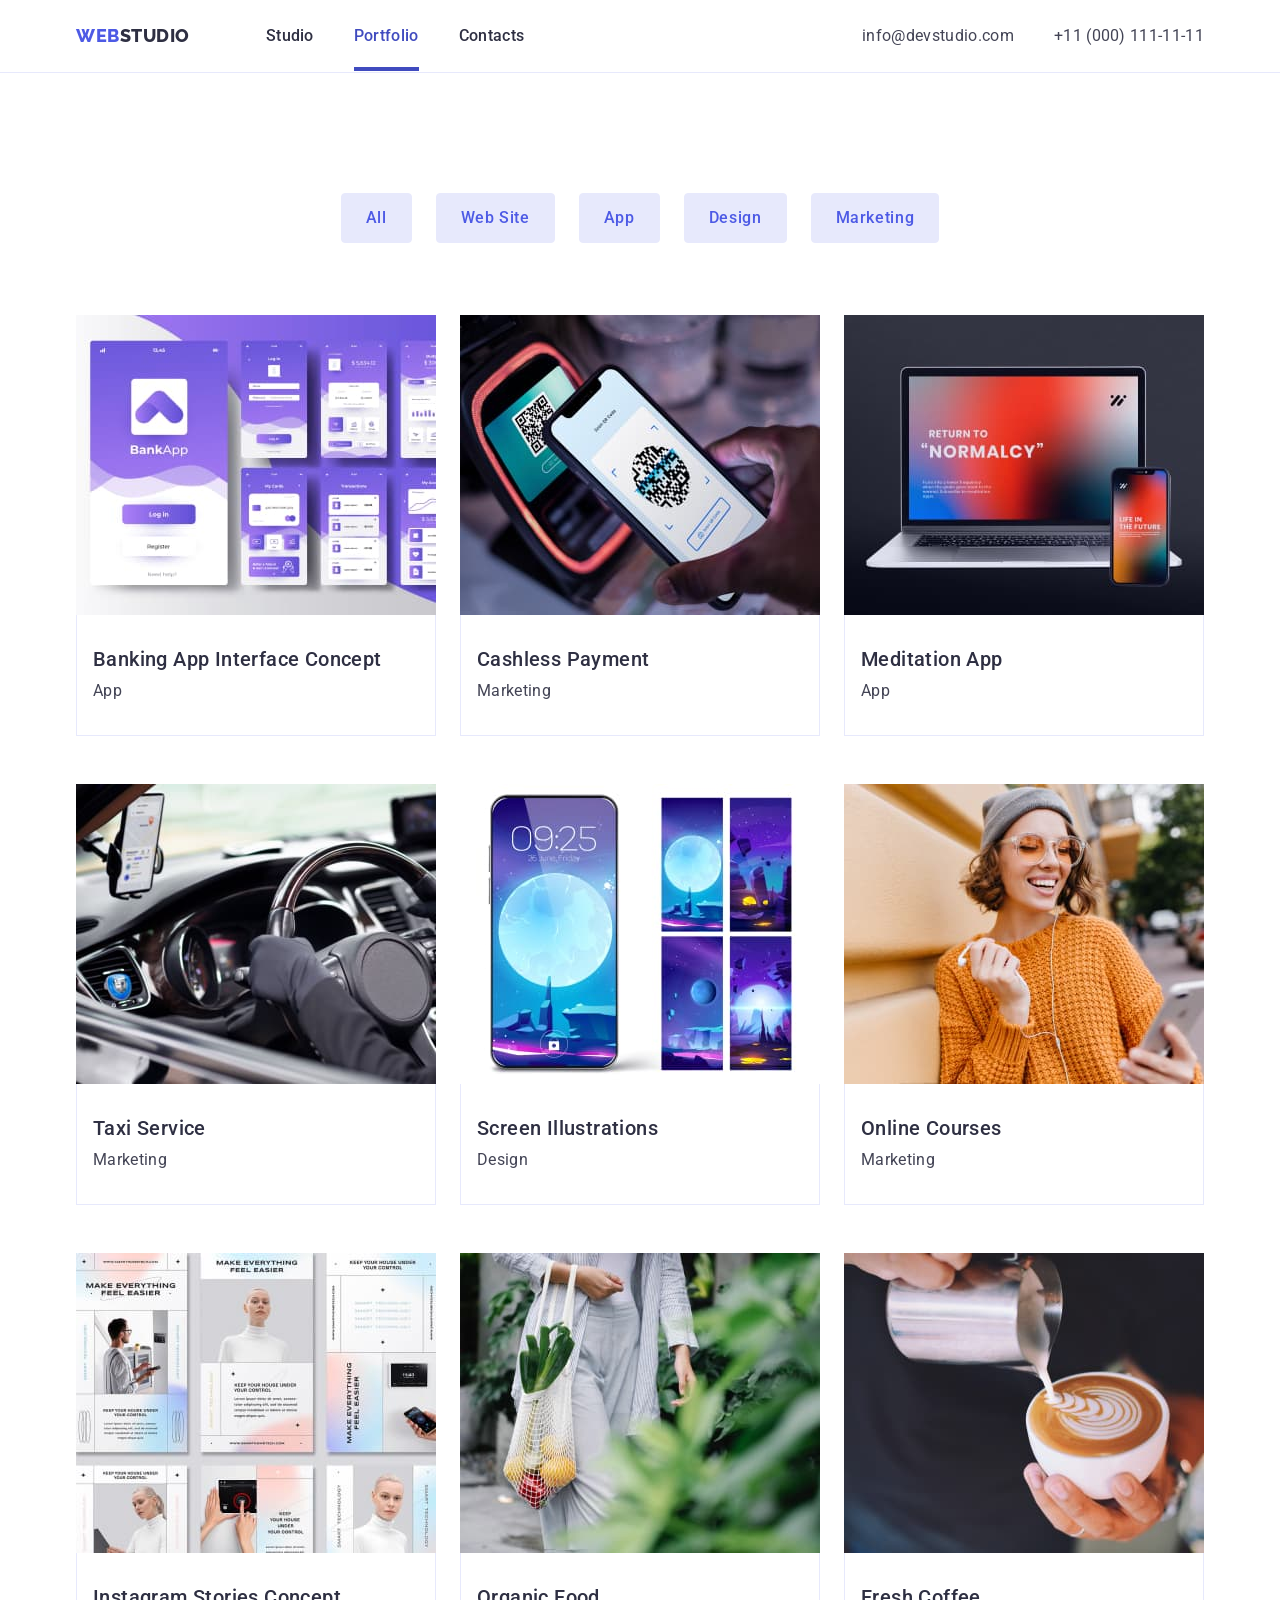
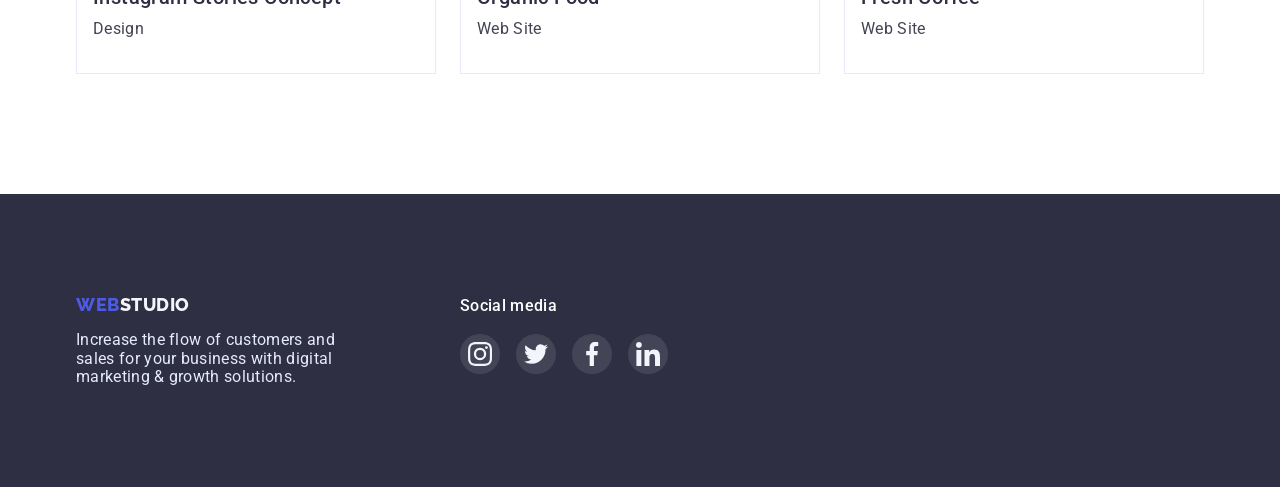
==== portfolio.html @ badfcabd "Initial commit" ====
<!DOCTYPE html>
<html lang="en">

<head>
    <meta charset="UTF-8">
    <meta http-equiv="X-UA-Compatible" content="IE=edge">
    <meta name="viewport" content="width=device-width, initial-scale=1.0">
    <title>WebStudio</title>
    <link rel="preconnect" href="https://fonts.googleapis.com">
    <link rel="preconnect" href="https://fonts.gstatic.com" crossorigin>
    <link
        href="https://fonts.googleapis.com/css2?family=Montserrat:wght@400;700&family=Raleway:wght@800&family=Roboto:wght@400;500;700;900&display=swap"
        rel="stylesheet">
    <link rel="stylesheet" href="https://cdnjs.cloudflare.com/ajax/libs/modern-normalize/1.1.0/modern-normalize.min.css"
        integrity="sha512-wpPYUAdjBVSE4KJnH1VR1HeZfpl1ub8YT/NKx4PuQ5NmX2tKuGu6U/JRp5y+Y8XG2tV+wKQpNHVUX03MfMFn9Q=="
        crossorigin="anonymous" referrerpolicy="no-referrer" />
    <link rel="stylesheet" href="./css/styles.css">
</head>

<body>
    <header class="header">
        <div class="conteiner header-container">
            <nav class="header-all">
                <a href="./index.html" class="header-logo link">Web<span class="header-logo-studio">Studio</span></a>
                <ul class="header-nav list">
                    <li><a href="./index.html" class="nav link">Studio</a></li>
                    <li class="header-item"><a href="./portfolio.html" class="nav current link">Portfolio</a></li>
                    <li><a href="" class="nav link">Contacts</a></li>
                </ul>
            </nav>
            <address class="address">
                <ul class="address-list list">
                    <li><a href="mailto:info@devstudio.com" class="header-address link">info@devstudio.com</a></li>
                    <li><a href="tel:+110001111111" class="header-address link">+11 (000) 111-11-11</a></li>
                </ul>
            </address>
        </div>
    </header>
    <main>
        <section class="portfolio section">
            <div class="conteiner">
                <h1 hidden>Portfolio</h1>
                <ul class="filter-list list">
                    <li class="filter-item">
                        <button type="button" class="filter-btn">All</button>
                    </li>
                    <li class="filter-item">
                        <button type="button" class="filter-btn">Web Site</button>
                    </li>
                    <li class="filter-item">
                        <button type="button" class="filter-btn">App</button>
                    </li>
                    <li class="filter-item">
                        <button type="button" class="filter-btn">Design</button>
                    </li>
                    <li class="filter-item">
                        <button type="button" class="filter-btn">Marketing</button>
                    </li>
                </ul>

                <ul class="project-list list">
                    <li class="project-item">
                        <a href="" class="project-link link">
                            <div class="project-top-wrap">
                                <img src="./images/img1.jpg" alt="App" width="360" height="300">
                                <p class="project-cover-text">14 Stylish and User-Friendly App Design Concepts · Task
                                    Manager App · Calorie Tracker App
                                    · Exotic Fruit Ecommerce App ·
                                    Cloud Storage App</p>
                            </div>
                            <div class="project-name">
                                <h2 class="project-title">Banking App Interface Concept</h2>
                                <p class="project-filter">App</p>
                            </div>
                        </a>
                    </li>
                    <li class="project-item">
                        <a href="" class="project-link link">
                            <div class="project-top-wrap">
                                <img src="./images/img2.jpg" alt="Marketing" width="360" height="300">
                                <p class="project-cover-text">14 Stylish and User-Friendly App Design Concepts · Task
                                    Manager App · Calorie Tracker App
                                    · Exotic Fruit Ecommerce App ·
                                    Cloud Storage App</p>
                            </div>
                            <div class="project-name">
                                <h2 class="project-title">Cashless Payment</h2>
                                <p class="project-filter">Marketing</p>
                            </div>
                        </a>
                    </li>
                    <li class="project-item">
                        <a href="" class="project-link link">
                            <div class="project-top-wrap">
                                <img src="./images/img3.jpg" alt="App" width="360" height="300">
                                <p class="project-cover-text">14 Stylish and User-Friendly App Design Concepts · Task
                                    Manager App · Calorie Tracker App
                                    · Exotic Fruit Ecommerce App ·
                                    Cloud Storage App</p>
                            </div>
                            <div class="project-name">
                                <h2 class="project-title">Meditation App</h2>
                                <p class="project-filter">App</p>
                            </div>
                        </a>
                    </li>
                    <li class="project-item">
                        <a href="" class="project-link link">
                            <div class="project-top-wrap">
                                <img src="./images/img4.jpg" alt="Marketing" width="360" height="300">
                                <p class="project-cover-text">14 Stylish and User-Friendly App Design Concepts · Task
                                    Manager App · Calorie Tracker App
                                    · Exotic Fruit Ecommerce App ·
                                    Cloud Storage App</p>
                            </div>
                            <div class="project-name">
                                <h2 class="project-title">Taxi Service</h2>
                                <p class="project-filter">Marketing</p>
                            </div>
                        </a>
                    </li>
                    <li class="project-item">
                        <a href="" class="project-link link">
                            <div class="project-top-wrap">
                                <img src="./images/img5.jpg" alt="Design" width="360" height="300">
                                <p class="project-cover-text">14 Stylish and User-Friendly App Design Concepts · Task
                                    Manager App · Calorie Tracker App
                                    · Exotic Fruit Ecommerce App ·
                                    Cloud Storage App</p>
                            </div>
                            <div class="project-name">
                                <h2 class="project-title">Screen Illustrations</h2>
                                <p class="project-filter">Design</p>
                            </div>
                        </a>
                    </li>
                    <li class="project-item">
                        <a href="" class="project-link link">
                            <div class="project-top-wrap">
                                <img src="./images/img6.jpg" alt="Marketing" width="360" height="300">
                                <p class="project-cover-text">14 Stylish and User-Friendly App Design Concepts · Task
                                    Manager App · Calorie Tracker App
                                    · Exotic Fruit Ecommerce App ·
                                    Cloud Storage App</p>
                            </div>
                            <div class="project-name">
                                <h2 class="project-title">Online Courses</h2>
                                <p class="project-filter">Marketing</p>
                            </div>
                        </a>
                    </li>
                    <li class="project-item">
                        <a href="" class="project-link link">
                            <div class="project-top-wrap">
                                <img src="./images/img7.jpg" alt="Design" width="360" height="300">
                                <p class="project-cover-text">14 Stylish and User-Friendly App Design Concepts · Task
                                    Manager App · Calorie Tracker App
                                    · Exotic Fruit Ecommerce App ·
                                    Cloud Storage App</p>
                            </div>
                            <div class="project-name">
                                <h2 class="project-title">Instagram Stories Concept</h2>
                                <p class="project-filter">Design</p>
                            </div>
                        </a>
                    </li>
                    <li class="project-item">
                        <a href="" class="project-link link">
                            <div class="project-top-wrap">
                                <img src="./images/img8.jpg" alt="Web Site" width="360" height="300">
                                <p class="project-cover-text">14 Stylish and User-Friendly App Design Concepts · Task
                                    Manager App · Calorie Tracker App
                                    · Exotic Fruit Ecommerce App ·
                                    Cloud Storage App</p>
                            </div>
                            <div class="project-name">
                                <h2 class="project-title">Organic Food</h2>
                                <p class="project-filter">Web Site</p>
                            </div>
                        </a>
                    </li>
                    <li class="project-item">
                        <a href="" class="project-link link">
                            <div class="project-top-wrap">
                                <img src="./images/img9.jpg" alt="Web Site" width="360" height="300">
                                <p class="project-cover-text">14 Stylish and User-Friendly App Design Concepts · Task
                                    Manager App · Calorie Tracker App
                                    · Exotic Fruit Ecommerce App ·
                                    Cloud Storage App</p>
                            </div>
                            <div class="project-name">
                                <h2 class="project-title">Fresh Coffee</h2>
                                <p class="project-filter">Web Site</p>
                            </div>
                        </a>
                    </li>
                </ul>
            </div>
        </section>
    </main>
    <footer class="footer">
        <div class="footer-conteiner conteiner">
            <div class="footer-wrap">
                <a href="./index.html" class="header-logo link">Web<span class="footer-logo-studio">Studio</span></a>
                <p class="footer-text">Increase the flow of customers and sales for your business with digital marketing
                    &
                    growth solutions.</p>
            </div>
            <div class="social-media-box">
                <h3 class="social-media-header">Social media</h3>
                <ul class="social-media-list list">
                    <li class="social-media-item">
                        <a class="social-media-link link" href="">
                            <svg width="24" heigth="24" class="social-media-icon">
                                <use href="./images/icons.svg#icon-instagram"></use>
                            </svg>
                        </a>
                    </li>
                    <li class="social-media-item">
                        <a class="social-media-link link" href="">
                            <svg width="24" heigth="24" class="social-media-icon">
                                <use href="./images/icons.svg#icon-twitter"></use>
                            </svg>
                        </a>
                    </li>
                    <li class="social-media-item">
                        <a class="social-media-link link" href="">
                            <svg width="24" heigth="24" class="social-media-icon">
                                <use href="./images/icons.svg#icon-facebook"></use>
                            </svg>
                        </a>
                    </li>
                    <li class="social-media-item">
                        <a class="social-media-link link" href="">
                            <svg width="24" heigth="24" class="social-media-icon">
                                <use href="./images/icons.svg#icon-linkedin"></use>
                            </svg>
                        </a>
                    </li>
                </ul>
            </div>
        </div>
    </footer>
</body>

</html>
---- css/styles.css ----
:root {
    --body-color: #2E2F42;
    --logo-color: #4D5AE5;
    --second-logo-color: #2E2F42;
    --navigation-color: #2E2F42;
    --address-color: #434455;
    --navigation-color-hover: #404BBF;
    --background-color-hero: #2E2F42;
    --hero-btn-color: #ffffff;
    --hero-btn-background-color: #4D5AE5;
    --hero-btn-background-color-hover: #404BBF;
    --hero-title-color: #ffffff;

    --color-iris: #4d5ae5;
    --color-ocean: #404bbf;
    --color-navy-blue: #2e2f42;
    --color-green: #31d0aa;
    --color-slate: #434455;
    --color-light-slate: #8e8f99;
    --color-cornflower: #e7e9fc;
    --color-cloud: #f4f4fd;
    --color-navy-blue-modal: #2e2f42;
    --color-grey: #2e2f42;
}

p,
h1,
h2,
h3,
h4,
h5,
h6,
ul {
    margin: 0;
    padding: 0;
}

img {
    max-width: 100%;
    height: auto;
    display: block;
}

button {
    cursor: pointer;
}

body {
    font-family: 'Roboto', sans-serif;
    color: var(--color-slate);
}

.link {
    text-decoration: none;
}

.list {
    list-style: none;
}

.conteiner {
    max-width: 1158px;
    margin: 0 auto;
    padding: 0 15px;
}

.section {
    padding-top: 120px;
    padding-bottom: 120px;
}

.header {
    border-bottom: 1px solid var(--color-cornflower);
}

.header-logo {
    font-family: 'Raleway', sans-serif;
    font-weight: 800;
    font-size: 18px;
    line-height: 1.17;
    display: flex;
    align-items: center;
    letter-spacing: 0.03em;
    text-transform: uppercase;
    color: var(--logo-color);
    margin-right: 76px;
}

.header-container {
    display: flex;
    padding-top: 24px;
    padding-bottom: 24px;
    justify-content: space-between;

}

.header-all {
    display: flex;
    align-items: center;
}

.header-nav {
    display: flex;
    gap: 40px;
}

.header-logo-studio {
    color: var(--second-logo-color);
}

.nav {
    font-weight: 500;
    font-size: 16px;
    line-height: 1.5;
    letter-spacing: 0.02em;
    color: var(--navigation-color);
    transition: color 250ms cubic-bezier(0.4, 0, 0.2, 1)
}

.address {
    font-style: normal;
}

.address-list {
    display: flex;
    gap: 40px;

}

.header-address {
    font-size: 16px;
    line-height: 1.5;
    letter-spacing: 0.02em;
    color: var(--color-slate);
    transition: color 250ms cubic-bezier(0.4, 0, 0.2, 1)
}

.header-address:hover,
.header-address:focus,
.nav:hover,
.nav:focus,
.nav:active {
    color: var(--color-ocean);
}

.header-item {
    position: relative;


}

.current {
    color: var(--color-ocean);
}

.current::after {
    content: '';
    position: absolute;
    bottom: 0;
    width: 100%;
    height: 4px;
    left: 0;
    top: 43px;
    background-color: var(--color-ocean);
    color: var(--color-ocean);
}



/* --------------HERO-------------- */

.hero {
    background-color: var(--background-color-hero);
    background-image: linear-gradient(rgba(46, 47, 66, 0.7), rgba(46, 47, 66, 0.7)), url(../images/people-office1.jpg);
    background-repeat: no-repeat;
    background-position: center;
    background-size: cover;
    padding: 188px 0;
}

.hero-title {
    font-size: 56px;
    line-height: 1.07;
    text-align: center;
    letter-spacing: 0.02em;
    color: var(--hero-title-color);
    max-width: 496px;
    margin: 0 auto 48px;

}

.hero-btn {
    font-family: 'Roboto', sans-serif;
    font-weight: 500;
    font-size: 16px;
    line-height: 1.5;
    letter-spacing: 0.04em;
    background-color: var(--hero-btn-background-color);
    box-shadow: 0px 4px 4px rgba(0, 0, 0, 0.15);
    border-radius: 4px;
    color: var(--hero-btn-color);
    width: 169px;
    height: 56px;
    display: block;
    margin: 0 auto;
    border: none;
    transition: background-color 250ms cubic-bezier(0.4, 0, 0.2, 1);
}

.hero-btn:hover,
.hero-btn:focus {
    background-color: var(--hero-btn-background-color-hover);
}

/* --------------Strengths-------------- */

.strengths {
    padding-bottom: 0;
}

.strengths-list {
    display: flex;
    gap: 24px;
    justify-content: center;
}

.strengths-item {
    flex-basis: calc((100% - 72px) / 4);
}

.strengths-fon {
    background-color: var(--color-cloud);
    margin-bottom: 8px;
    height: 112px;
    display: flex;
    justify-content: center;
    align-items: center;
}

.strengths-title {
    font-weight: 500;
    font-size: 20px;
    line-height: 1.2;
    letter-spacing: 0.02em;
    color: var(--color-navy-blue);
    margin-bottom: 8px;
}

.strengths-text {
    font-size: 16px;
    line-height: 1.5;
    letter-spacing: 0.02em;
    color: var(--color-slate);
}

/* --------------Doing-------------- */

.doing {
    font-size: 36px;
    line-height: 1.11;
    text-align: center;
    letter-spacing: 0.02em;
    text-transform: capitalize;
    color: var(--color-navy-blue);
    margin-bottom: 72px;
}

.doing-list {
    display: flex;
    gap: 24px;
    justify-content: center;
}

.doing-item {
    flex-basis: calc((100% - 48) / 3);
}

/* --------------Our team-------------- */

.our-team {
    background-color: var(--color-cloud);
}

.our-team-name {
    padding: 32px 16px;
}

.our-team-list {
    display: flex;
    gap: 24px;
}

.our-team-item {
    background-color: var(--hero-title-color);
    box-shadow: 0px 1px 6px rgba(46, 47, 66, 0.08), 0px 1px 1px rgba(46, 47, 66, 0.16), 0px 2px 1px rgba(46, 47, 66, 0.08);
    border-radius: 0px 0px 4px 4px;
    flex-basis: calc((100% - 72px) / 4);
}

.our-team-title {
    font-size: 36px;
    line-height: 1.11;
    text-align: center;
    letter-spacing: 0.02em;
    text-transform: capitalize;
    color: var(--color-navy-blue);
    margin-bottom: 72px;
}

.our-team-subtitle {
    font-weight: 500;
    font-size: 20px;
    line-height: 1.2;
    text-align: center;
    letter-spacing: 0.02em;
    color: var(--color-navy-blue);
}

.our-team-text {
    font-size: 16px;
    line-height: 1.5;
    text-align: center;
    letter-spacing: 0.02em;
    color: var(--color-slate);
    margin-top: 8px;
    margin-bottom: 8px;
}

.team-soc-list {
    display: flex;
    justify-content: center;
    gap: 24px;
}

.team-soc-item {
    width: 40px;
    height: 40px;
}

.team-soc-link {
    width: 100%;
    height: 100%;
    background-color: var(--color-iris);
    display: flex;
    align-items: center;
    justify-content: center;
    border-radius: 50%;
    transition: background-color 250ms cubic-bezier(0.4, 0, 0.2, 1)
}

.team-soc-link:hover,
.team-soc-link:focus {
    background-color: var(--color-ocean);
}

.customers-title {
    font-size: 36px;
    line-height: 1.1px;
    text-align: center;
    letter-spacing: 0.02em;
    text-transform: capitalize;
    color: var(--color-grey);
    margin-bottom: 72px;
}

.customers-list {
    display: flex;
    gap: 24px;
}

.customers-item {
    flex-basis: calc((100% - 120px) / 6);

}

.customers-link {
    height: 88px;
    display: flex;
    align-items: center;
    justify-content: center;
    color: var(--color-light-slate);
    border: 1px solid var(--color-light-slate);
    border-radius: 4px;
    transition: border-color 250ms cubic-bezier(0.4, 0, 0.2, 1),
        color 250ms cubic-bezier(0.4, 0, 0.2, 1);
}

.customers-icon {
    fill: currentColor;
}

.customers-link:hover,
.customers-link:focus {
    border-color: var(--color-ocean);
    color: var(--color-ocean);
}



/* --------------Footer-------------- */

.footer {
    background-color: var(--color-navy-blue);

}

.footer-conteiner {
    display: flex;

}

.footer-wrap {
    padding-top: 100px;
    padding-bottom: 100px;
    margin-right: 120px;
}

.footer-logo-studio {
    color: var(--color-cloud);
}

.footer-text {
    font-size: 16px;
    line-height: 1.17;
    letter-spacing: 0.02em;
    color: var(--color-cornflower);
    width: 264px;
    margin-top: 16px;
}

.social-media-box {
    padding-top: 100px;

}

.social-media-header {
    font-weight: 500;
    font-size: 16px;
    line-height: 1.5;
    letter-spacing: 0.02em;
    color: #FFFFFF;
    margin-bottom: 16px;
}

.social-media-list {
    display: flex;
    justify-content: center;
    gap: 16px;
}

.social-media-item {
    width: 40px;
    height: 40px;
}

.social-media-link {
    width: 100%;
    height: 100%;
    display: flex;
    align-items: center;
    justify-content: center;
    border-radius: 50%;
    background-color: var(--color-cloud);
    background: rgba(255, 255, 255, 0.1);
    transition: background-color 250ms cubic-bezier(0.4, 0, 0.2, 1)
}

.social-media-link:hover,
.social-media-link:focus {
    background-color: var(--color-green);
}



/* --------------   START Portfolio   -------------- */

/* --------------Filter-------------- */

.filter-btn {
    background-color: var(--color-cornflower);
    color: var(--color-iris);
    line-height: 1.5;
    font-size: 16px;
    font-weight: 500;
    letter-spacing: 0.04em;
    font-family: 'Roboto', sans-serif;
    padding: 12px 24px;
    border: 1px solid #E7E9FC;
    border-radius: 4px;
    transition-property: background-color, color, border, box-shadow;
    transition-duration: 250ms;
    transition-timing-function: cubic-bezier(0.4, 0, 0.2, 1);
}

.filter-btn:is(:hover, :focus) {
    background-color: var(--color-ocean);
    color: var(--color-cloud);
    border: 1px solid var(--color-ocean);
    box-shadow: 0px 2px 2px 0px #0000001F;
    box-shadow: 0px 2px 1px 0px #00000014;
    box-shadow: 0px 3px 1px 0px #0000001A;
}

.filter-list {
    display: flex;
    justify-content: center;
    gap: 24px;
    margin-bottom: 72px;
}

.project-list {
    display: flex;
    flex-wrap: wrap;
    column-gap: 24px;
    row-gap: 48px;
}

.project-link {
    display: block;
    transition: box-shadow 250ms cubic-bezier(0.4, 0, 0.2, 1)
}

.project-link .project-name:hover {
    box-shadow: 0px 1px 6px rgba(46, 47, 66, 0.08), 0px 1px 1px rgba(46, 47, 66, 0.16), 0px 2px 1px rgba(46, 47, 66, 0.08);
}

.project-item {
    flex-basis: calc((100% - 48px) / 3);
    background-color: var(--hero-title-color);
}

.project-item:hover .project-cover-text {
    transform: translateY(0);
}

.project-top-wrap {
    position: relative;
    overflow: hidden;
}

.project-cover-text {
    position: absolute;
    top: 0;
    height: 100%;
    font-size: 16px;
    line-height: 1.5;
    letter-spacing: 0.02em;
    padding-top: 40px;
    padding-left: 32px;
    padding-right: 32px;
    color: var(--color-cloud);
    background-color: var(--color-iris);
    transform: translateY(100%);
    transition: transform 250ms cubic-bezier(0.4, 0, 0.2, 1);
}

.project-name {
    padding: 32px 16px;
    border: 1px solid var(--color-cornflower);
    border-top: 0;
    transition: box-shadow 250ms cubic-bezier(0.4, 0, 0.2, 1)
}

.project-title {
    font-weight: 500;
    font-size: 20px;
    line-height: 1.2;
    letter-spacing: 0.02em;
    color: var(--color-navy-blue);
    margin-bottom: 8px;
}

.project-filter {
    font-size: 16px;
    line-height: 1.5;
    letter-spacing: 0.02em;
    color: var(--color-slate);
}

.backdrop {
    position: fixed;
    top: 0;
    width: 100%;
    height: 100%;
    background: rgba(46, 47, 66, 0.4);
    transition: opacity 250ms cubic-bezier(0.4, 0, 0.2, 1), visibility 250ms cubic-bezier(0.4, 0, 0.2, 1);
}

.modal {
    width: 408px;
    min-height: 576px;
    background-color: #fcfcfc;
    box-shadow: 0px 1px 1px rgba(0, 0, 0, 0.14), 0px 1px 3px rgba(0, 0, 0, 0.12), 0px 2px 1px rgba(0, 0, 0, 0.2);
    border-radius: 4px;
    position: absolute;
    top: 50%;
    left: 50%;
    transform: translate(-50%, -50%) scaleX(1);
    transition: transform 250ms cubic-bezier(0.4, 0, 0.2, 1);
    padding: 24px;
}

.backdrop.is-hidden .modal {
    transform: translate(-50%, -50%) scaleX(0);
}

.modal-close {
    display: flex;
    align-items: center;
    justify-content: center;
    margin-left: auto;
    width: 24px;
    height: 24px;
    border-radius: 50%;
    border: 1px solid rgba(0, 0, 0, 0.1);
    background-color: var(--color-cornflower);

}

.is-hidden {
    opacity: 0;
    visibility: hidden;
    pointer-events: none;
}
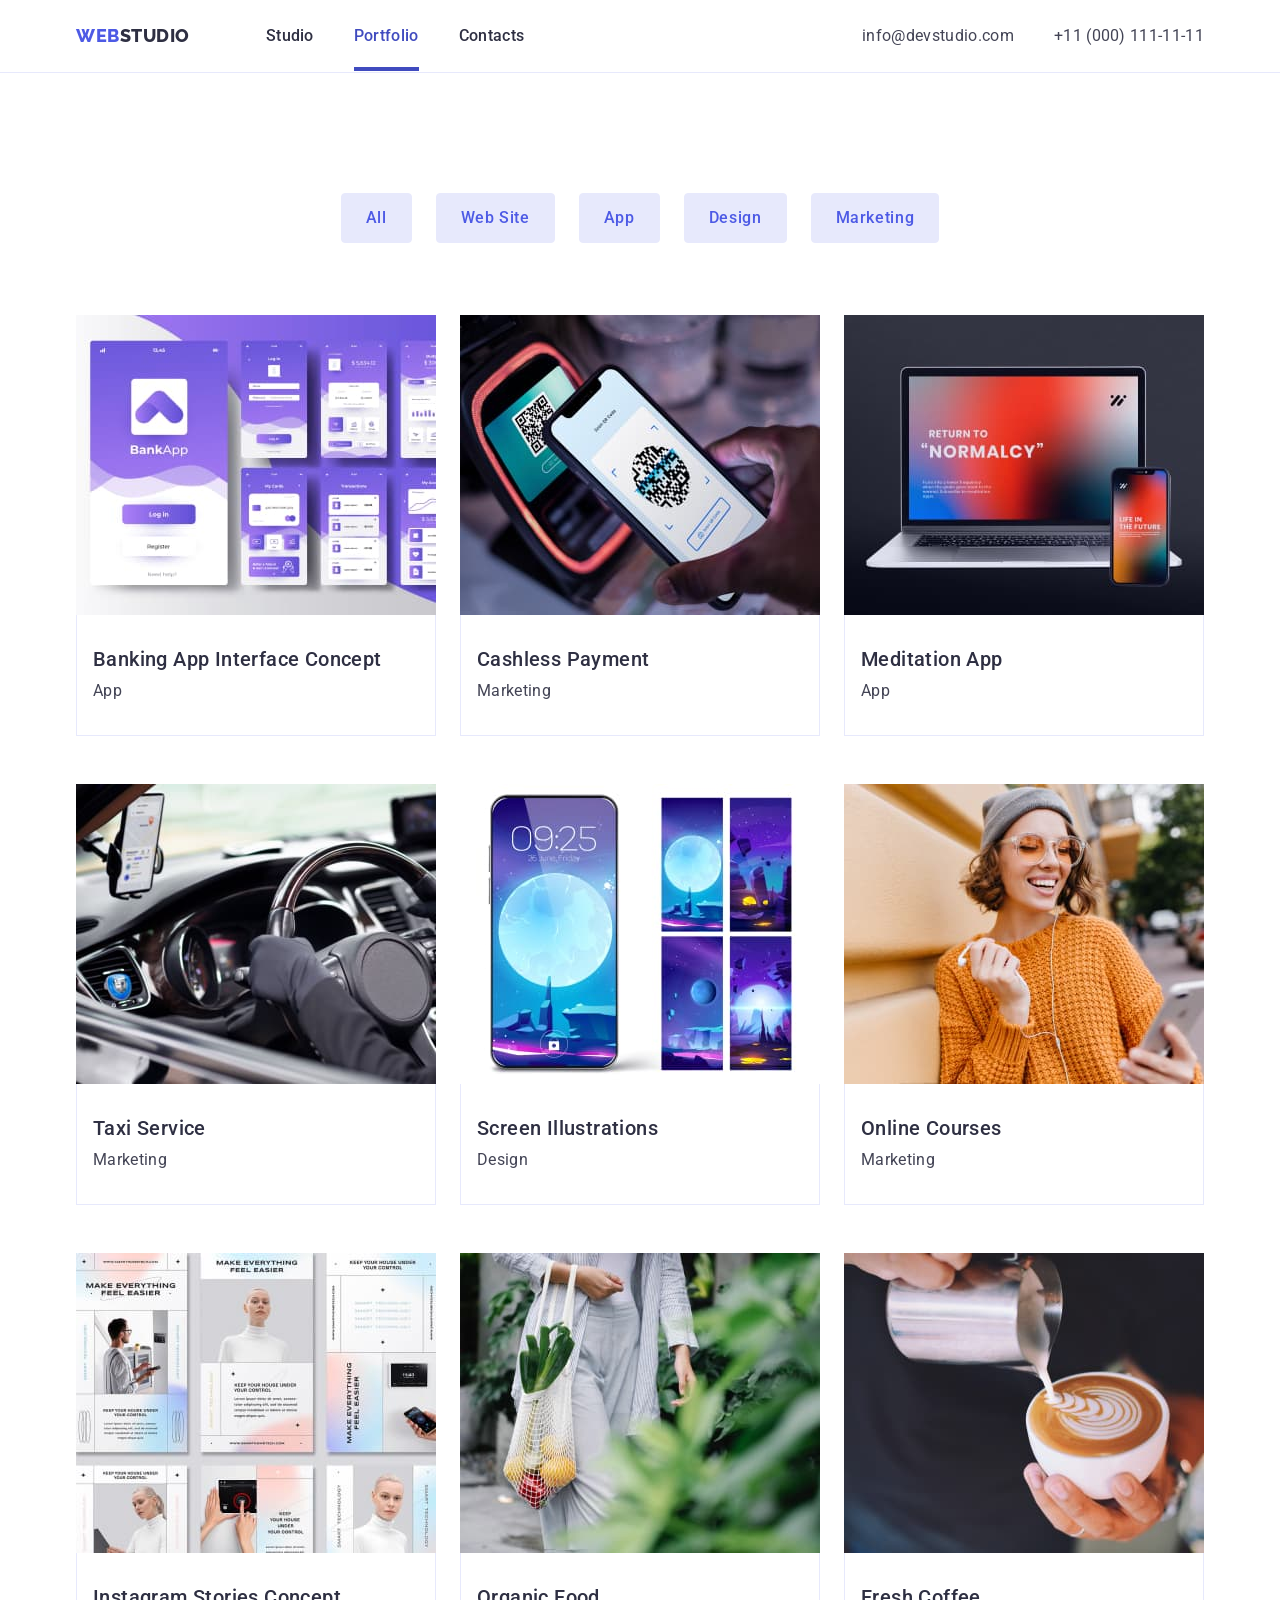
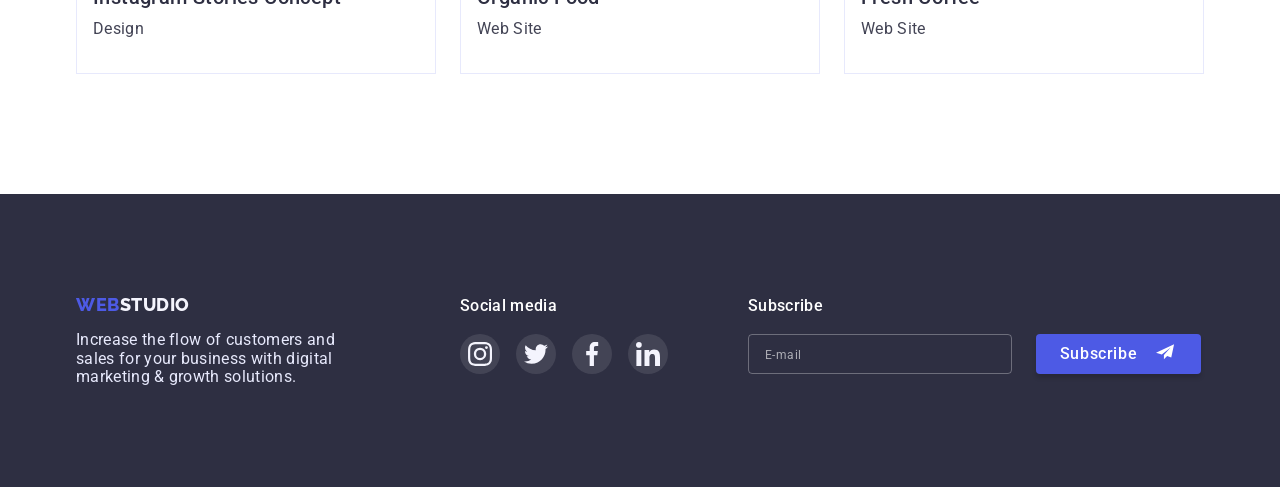
==== commit 2ffe9295: "modal" ====
--- a/portfolio.html
+++ b/portfolio.html
@@ -239,6 +239,24 @@
                     </li>
                 </ul>
             </div>
+            <div class="input-box">
+                <h3 class="social-media-header">Subscribe</h3>
+                <form class="footer-form">
+                    <div class="footer-subscribe">
+                        <label for="footer-input"></label>
+                        <input class="footer-input" type="text" id="footer-input" name="footer-input"
+                            placeholder="E-mail">
+                    </div>
+                    <button class="footer-btn" type="submit">Subscribe
+
+                        <svg width="24" heigth="24" class="footer-svg">
+                            <use href="./images/icons.svg#icon-footer"></use>
+                        </svg>
+
+                    </button>
+                </form>
+
+            </div>
         </div>
     </footer>
 </body>
--- a/css/styles.css
+++ b/css/styles.css
@@ -64,6 +64,20 @@
     padding: 0 15px;
 }
 
+.visually-hidden {
+    position: absolute;
+    width: 1px;
+    height: 1px;
+    margin: -1px;
+    border: 0;
+    padding: 0;
+
+    white-space: nowrap;
+    clip-path: inset(100%);
+    clip: rect(0 0 0 0);
+    overflow: hidden;
+}
+
 .section {
     padding-top: 120px;
     padding-bottom: 120px;
@@ -517,7 +531,7 @@
 
 .project-link {
     display: block;
-    transition: box-shadow 250ms cubic-bezier(0.4, 0, 0.2, 1)
+    transition: box-shadow 250ms cubic-bezier(0.4, 0, 0.2, 1);
 }
 
 .project-link .project-name:hover {
@@ -614,11 +628,228 @@
     border-radius: 50%;
     border: 1px solid rgba(0, 0, 0, 0.1);
     background-color: var(--color-cornflower);
-
+    margin-bottom: 24px;
+    transition: background-color 250ms cubic-bezier(0.4, 0, 0.2, 1);
+}
+
+.modal-close:focus,
+.modal-close:hover {
+    background-color: var(--color-iris);
+    fill: var(--color-cloud);
 }
 
 .is-hidden {
     opacity: 0;
     visibility: hidden;
     pointer-events: none;
+}
+
+.modal-text {
+    font-weight: 500;
+    font-size: 16px;
+    line-height: 1.5;
+    text-align: center;
+    letter-spacing: 0.02em;
+    color: var(--color-grey);
+    margin-bottom: 16px;
+}
+
+.modal-input {
+    width: 100%;
+    height: 40px;
+    border: 1px solid rgba(33, 33, 33, 0.2);
+    border-radius: 4px;
+    padding-left: 38px;
+    outline: transparent;
+    background-color: transparent;
+}
+
+.modal-input:focus {
+    border-color: var(--color-iris);
+}
+
+.modal-input:focus+.modal-icon {
+    fill: var(--color-iris);
+}
+
+.modal-btn {
+    font-family: 'Roboto', sans-serif;
+    font-weight: 500;
+    font-size: 16px;
+    line-height: 1.5;
+    letter-spacing: 0.04em;
+    background-color: var(--hero-btn-background-color);
+    box-shadow: 0px 4px 4px rgba(0, 0, 0, 0.15);
+    border-radius: 4px;
+    color: var(--hero-btn-color);
+    width: 169px;
+    height: 56px;
+    display: block;
+    margin: 0 auto;
+    border: none;
+    transition: background-color 250ms cubic-bezier(0.4, 0, 0.2, 1);
+}
+
+.modal-btn:hover,
+.modal-btn:focus {
+    background-color: var(--hero-btn-background-color-hover);
+}
+
+.modal-label {
+    display: inline-block;
+    font-size: 12px;
+    line-height: 1.17;
+    letter-spacing: 0.04em;
+    color: var(--color-light-slate);
+    margin-bottom: 4px;
+}
+
+.modal-fild {
+    margin-bottom: 8px;
+}
+
+.imput-wrap {
+    position: relative;
+}
+
+.modal-icon {
+    position: absolute;
+    left: 16px;
+    top: 50%;
+    transform: translateY(-50%);
+    fill: var(--color-navy-blue);
+}
+
+.modal-textarea {
+    width: 100%;
+    height: 120px;
+    border: 1px solid rgba(33, 33, 33, 0.2);
+    border-radius: 4px;
+    background-color: transparent;
+    resize: none;
+    padding-left: 16px;
+    padding-top: 8px;
+    font-weight: 400;
+    font-size: 12px;
+    line-height: 1.17;
+    letter-spacing: 0.04em;
+    outline: transparent;
+}
+
+.modal-textarea::placeholder {
+    font-weight: 400;
+    font-size: 12px;
+    line-height: 1.17;
+    letter-spacing: 0.04em;
+    color: rgba(117, 117, 117, 0.5);
+}
+
+.modal-textarea:focus {
+    border-color: var(--color-iris);
+}
+
+.input-box {
+    margin-left: 80px;
+    margin-top: 100px;
+}
+
+.footer-form {
+    display: flex;
+    gap: 24px;
+}
+
+.footer-input {
+    width: 264px;
+    height: 40px;
+    border: 1px solid rgba(255, 255, 255, 0.3);
+    outline: transparent;
+    background-color: transparent;
+    border-radius: 4px;
+    padding-left: 16px;
+}
+
+.footer-input::placeholder {
+    color: rgba(255, 255, 255, 0.6);
+    align-items: center;
+    letter-spacing: 0.04em;
+    font-size: 12px;
+    line-height: 2;
+}
+
+.footer-btn {
+    font-family: 'Roboto', sans-serif;
+    font-weight: 500;
+    font-size: 16px;
+    line-height: 1.5;
+    letter-spacing: 0.04em;
+    background-color: var(--hero-btn-background-color);
+    box-shadow: 0px 4px 4px rgba(0, 0, 0, 0.15);
+    border-radius: 4px;
+    color: var(--hero-btn-color);
+    width: 165px;
+    height: 40px;
+    display: flex;
+    justify-content: center;
+    align-items: center;
+    gap: 16px;
+    padding: 8px 16px;
+    border: none;
+    transition: background-color 250ms cubic-bezier(0.4, 0, 0.2, 1);
+}
+
+.footer-btn:hover,
+.footer-btn:focus {
+    background-color: var(--hero-btn-background-color-hover);
+}
+
+.footer-svg {
+    height: 100%;
+}
+
+.check-text {
+    display: flex;
+    gap: 8px;
+    font-family: 'Roboto';
+    font-style: normal;
+    font-weight: 400;
+    font-size: 12px;
+    line-height: 1.17;
+    letter-spacing: 0.04em;
+    color: #757575;
+    align-items: center;
+    margin-top: 8px;
+    margin-bottom: 16px;
+}
+
+.check-text span {
+    width: 16px;
+    height: 16px;
+    border: 1px solid #2E2F42;
+    border-radius: 2px;
+    display: flex;
+    align-items: center;
+    justify-content: center;
+    fill: transparent;
+    transition: background-color 250ms cubic-bezier(0.4, 0, 0.2, 1), fill 250ms cubic-bezier(0.4, 0, 0.2, 1);
+}
+
+.modal-check:checked+.check-text span {
+    background-color: var(--color-ocean);
+    border: none;
+    fill: var(--color-cloud);
+}
+
+.modal-check:focus+.check-text span {
+    border-color: var(--color-iris);
+}
+
+.check-privacy {
+    font-family: 'Roboto';
+    font-style: normal;
+    font-weight: 400;
+    font-size: 12px;
+    line-height: 1.13px;
+    letter-spacing: 0.04em;
+    text-decoration-line: underline;
+    color: #4D5AE5;
 }
